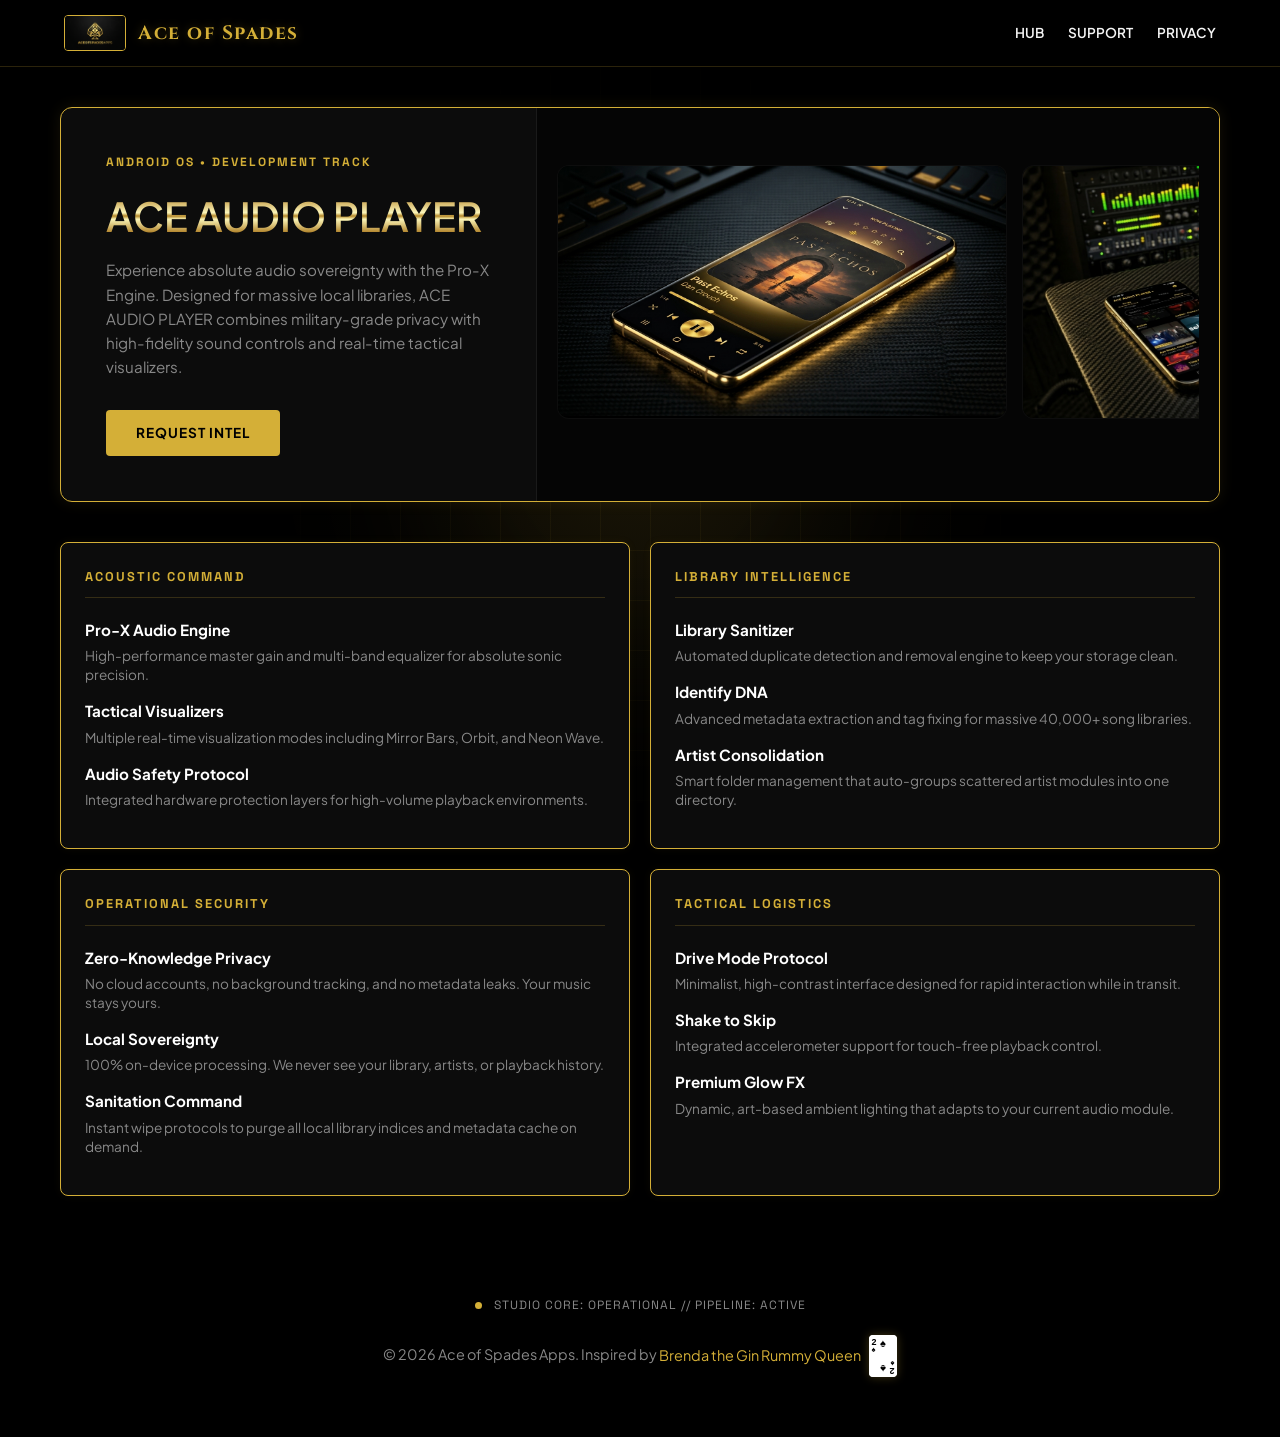
==== audioplayer.html @ ed435d5b "Add files via upload" ====
<!DOCTYPE html>
<html lang="en">
<head>
    <meta charset="UTF-8">
    <meta name="viewport" content="width=device-width, initial-scale=1.0">
    <meta name="description" content="ACE AUDIO PLAYER by Ace of Spades Apps. High-performance Pro-X audio engine for massive local music libraries.">
    <link rel="canonical" href="https://aceofspadesapps.com/audioplayer.html">
    <title>ACE AUDIO PLAYER - Ace of Spades Apps</title>
    <link rel="preconnect" href="https://fonts.googleapis.com">
    <link rel="preconnect" href="https://fonts.gstatic.com" crossorigin>
    <link href="https://fonts.googleapis.com/css2?family=Plus+Jakarta+Sans:wght@300;400;500;600;700&family=Space+Grotesk:wght@400;500;700&family=Cinzel:wght@700;900&display=swap" rel="stylesheet">
    <link rel="stylesheet" href="style.css">
    <link rel="icon" type="image/png" href="logo.png">
    <style>
        #loader {
            position: fixed;
            top: 0; left: 0; width: 100%; height: 100%;
            background: #000;
            display: flex;
            align-items: center;
            justify-content: center;
            z-index: 10000;
            transition: opacity 0.5s ease;
            font-family: 'Space Grotesk', sans-serif;
            color: var(--gold);
            letter-spacing: 2px;
            font-size: 0.8rem;
            text-transform: uppercase;
        }
        .matrix-grid { display: grid; grid-template-columns: repeat(2, 1fr); gap: 20px; margin-top: 40px; }
        .matrix-column { background: #0c0c0c; border: 1px solid var(--gold) !important; border-radius: 8px; padding: 24px; box-shadow: 0 0 10px rgba(212, 175, 55, 0.05); }
        .matrix-header { color: var(--gold); font-family: 'Space Grotesk', sans-serif; font-size: 0.8rem; font-weight: 700; letter-spacing: 2px; text-transform: uppercase; margin-bottom: 20px; border-bottom: 1px solid var(--gold-mute); padding-bottom: 10px; }
        .feature-item { margin-bottom: 15px; }
        .feature-item h4 { color: #fff; font-size: 0.95rem; margin-bottom: 4px; }
        .feature-item p { color: var(--text-muted); font-size: 0.85rem; line-height: 1.4; }
        @media (max-width: 768px) { .matrix-grid { grid-template-columns: 1fr; } }
    </style>
</head>
<body style="background:#000;">

    <header>
        <a href="index.html" class="logo-container">
            <img src="logo.png" alt="Logo" class="logo-img">
            <span class="brand-name">Ace of Spades</span>
        </a>
        <nav>
            <a href="index.html">Hub</a>
            <a href="support.html">Support</a>
            <a href="privacy.html">Privacy</a>
        </nav>
    </header>

    <main class="container">
        <div class="app-section-container">
            <div class="app-info-panel">
                <div class="tech-mono" style="color: var(--gold); font-size: 0.75rem; letter-spacing: 2px; font-weight: 700; text-transform: uppercase; margin-bottom: 12px;">Android OS • Development Track</div>
                <h2 class="metallic-gold" style="font-size: 2.5rem; font-weight: 600; margin: 0 0 10px 0;">ACE AUDIO PLAYER</h2>

                <p style="color: var(--text-muted); font-size: 0.95rem; line-height: 1.6; margin-bottom: 30px;">
                    Experience absolute audio sovereignty with the Pro-X Engine. Designed for massive local libraries, ACE AUDIO PLAYER combines military-grade privacy with high-fidelity sound controls and real-time tactical visualizers.
                </p>

                <div class="cta-container">
                    <a href="mailto:support@aceofspadesapps.com?subject=INTEL REQUEST: ACE AUDIO PLAYER" class="btn">Request Intel</a>
                </div>
            </div>

            <div class="showcase-panel">
                <div class="preview-slider-container">
                    <div class="slider-item item-wide"><img src="audio-photos/main.jpg" alt="Main Player"></div>
                    <div class="slider-item item-wide"><img src="audio-photos/albums.jpg" alt="Albums Grid"></div>
                    <div class="slider-item item-wide"><img src="audio-photos/settings.jpg" alt="Library Settings"></div>
                </div>
            </div>
        </div>

        <!-- Tactical Matrix -->
        <div class="matrix-grid">
            <div class="matrix-column">
                <div class="matrix-header">Acoustic Command</div>
                <div class="feature-item">
                    <h4>Pro-X Audio Engine</h4>
                    <p>High-performance master gain and multi-band equalizer for absolute sonic precision.</p>
                </div>
                <div class="feature-item">
                    <h4>Tactical Visualizers</h4>
                    <p>Multiple real-time visualization modes including Mirror Bars, Orbit, and Neon Wave.</p>
                </div>
                <div class="feature-item">
                    <h4>Audio Safety Protocol</h4>
                    <p>Integrated hardware protection layers for high-volume playback environments.</p>
                </div>
            </div>

            <div class="matrix-column">
                <div class="matrix-header">Library Intelligence</div>
                <div class="feature-item">
                    <h4>Library Sanitizer</h4>
                    <p>Automated duplicate detection and removal engine to keep your storage clean.</p>
                </div>
                <div class="feature-item">
                    <h4>Identify DNA</h4>
                    <p>Advanced metadata extraction and tag fixing for massive 40,000+ song libraries.</p>
                </div>
                <div class="feature-item">
                    <h4>Artist Consolidation</h4>
                    <p>Smart folder management that auto-groups scattered artist modules into one directory.</p>
                </div>
            </div>

            <div class="matrix-column">
                <div class="matrix-header">Operational Security</div>
                <div class="feature-item">
                    <h4>Zero-Knowledge Privacy</h4>
                    <p>No cloud accounts, no background tracking, and no metadata leaks. Your music stays yours.</p>
                </div>
                <div class="feature-item">
                    <h4>Local Sovereignty</h4>
                    <p>100% on-device processing. We never see your library, artists, or playback history.</p>
                </div>
                <div class="feature-item">
                    <h4>Sanitation Command</h4>
                    <p>Instant wipe protocols to purge all local library indices and metadata cache on demand.</p>
                </div>
            </div>

            <div class="matrix-column">
                <div class="matrix-header">Tactical Logistics</div>
                <div class="feature-item">
                    <h4>Drive Mode Protocol</h4>
                    <p>Minimalist, high-contrast interface designed for rapid interaction while in transit.</p>
                </div>
                <div class="feature-item">
                    <h4>Shake to Skip</h4>
                    <p>Integrated accelerometer support for touch-free playback control.</p>
                </div>
                <div class="feature-item">
                    <h4>Premium Glow FX</h4>
                    <p>Dynamic, art-based ambient lighting that adapts to your current audio module.</p>
                </div>
            </div>
        </div>
    </main>

    <!-- Footer -->
    <footer>
        <div class="tech-mono" style="font-size: 0.75rem; color: var(--text-muted); margin-bottom: 20px; letter-spacing: 1px;">
            <span class="pulse-dot"></span> STUDIO CORE: OPERATIONAL // PIPELINE: ACTIVE
        </div>

        <p>&copy; 2026 Ace of Spades Apps. Inspired by <span style="color: var(--gold); display: inline-flex; align-items: center; gap: 8px; vertical-align: middle;">
            Brenda the Gin Rummy Queen
            <svg width="28" height="42" viewBox="0 0 28 42" style="display: inline-block; vertical-align: middle; background: #ffffff !important; border-radius: 4px; box-shadow: 0 0 10px rgba(212, 175, 55, 0.3); color-scheme: light; forced-color-adjust: none;">
                <rect width="28" height="42" fill="#ffffff" rx="4" />
                <text x="2.5" y="9.5" font-family="'Helvetica Neue', Helvetica, Arial, sans-serif" font-size="9" font-weight="900" fill="#000000">2</text>
                <text x="2.5" y="16.5" font-family="'Helvetica Neue', Helvetica, Arial, sans-serif" font-size="7.5" fill="#000000">♠</text>
                <text x="14" y="11.5" font-family="'Helvetica Neue', Helvetica, Arial, sans-serif" font-size="11" fill="#000000" text-anchor="middle">♠</text>
                <text x="14" y="36.5" font-family="'Helvetica Neue', Helvetica, Arial, sans-serif" font-size="11" fill="#000000" text-anchor="middle" transform="rotate(180, 14, 33)">♠</text>
                <g transform="translate(28, 42) rotate(180)">
                    <text x="2.5" y="9.5" font-family="'Helvetica Neue', Helvetica, Arial, sans-serif" font-size="9" font-weight="900" fill="#000000">2</text>
                    <text x="2.5" y="16.5" font-family="'Helvetica Neue', Helvetica, Arial, sans-serif" font-size="7.5" fill="#000000">♠</text>
                </g>
            </svg>
        </span></p>
    </footer>

    <script>
        // PC UNLOCK: Convert Mouse Wheel to Horizontal Scroll
        const slider = document.querySelector('.preview-slider-container');
        if (slider) {
            slider.addEventListener('wheel', (e) => {
                if (e.deltaY !== 0) {
                    e.preventDefault();
                    slider.scrollLeft += e.deltaY;
                }
            }, { passive: false });
        }

        document.addEventListener('mousemove', (e) => {
            document.body.style.setProperty('--mouse-x', (e.clientX / window.innerWidth * 100) + '%');
            document.body.style.setProperty('--mouse-y', (e.clientY / window.innerHeight * 100) + '%');
        });
    </script>

</body>
</html>
---- style.css ----
/* FORCED ELITE GOLD SCROLLBARS - GLOBAL */
* {
    scrollbar-width: auto;
    scrollbar-color: #d4af37 #000000;
}

::-webkit-scrollbar {
    width: 14px !important;
    height: 14px !important;
    display: block !important;
}

::-webkit-scrollbar-track {
    background: #050505 !important;
    border: 1px solid #1a1a1a !important;
}

::-webkit-scrollbar-thumb {
    background: #d4af37 !important; /* THE MOVEABLE THING */
    background-color: #d4af37 !important;
    border-radius: 0px !important;
    border: 3px solid #000000 !important;
}

::-webkit-scrollbar-thumb:hover {
    background: #f3e5ab !important;
}

/* Import luxury fonts */
@import url('https://fonts.googleapis.com/css2?family=Cinzel:wght@600;700;900&family=Plus+Jakarta+Sans:wght@300;400;500;600;700&family=Space+Grotesk:wght@400;500;700&display=swap');

:root {
    --bg-dark: #000000;
    --card-bg: #0c0c0c;
    --gold: #d4af37;
    --gold-glow: #f3e5ab;
    --gold-dark: #aa7c11;
    --gold-mute: rgba(212, 175, 55, 0.2);
    --text-light: #f5f5f5;
    --text-muted: #888888;
    --border: #1a1a1a;
}

.tech-mono {
    font-family: 'Space Grotesk', sans-serif;
    text-transform: uppercase;
}

.pulse-dot {
    display: inline-block;
    width: 7px;
    height: 7px;
    background-color: var(--gold);
    border-radius: 50%;
    margin-right: 8px;
    vertical-align: middle;
    box-shadow: 0 0 0 0 rgba(212, 175, 55, 0.7);
    animation: pulse 2s infinite;
}

@keyframes pulse {
    0% { transform: scale(0.95); box-shadow: 0 0 0 0 rgba(212, 175, 55, 0.7); }
    70% { transform: scale(1); box-shadow: 0 0 0 6px rgba(212, 175, 55, 0); }
    100% { transform: scale(0.95); box-shadow: 0 0 0 0 rgba(212, 175, 55, 0); }
}

* {
    margin: 0;
    padding: 0;
    box-sizing: border-box;
}

body {
    background-color: var(--bg-dark);
    color: var(--text-light);
    line-height: 1.6;
    font-family: 'Plus Jakarta Sans', sans-serif;
    position: relative;
    overflow-x: hidden;
}

/* Tactical Scanner Background Logic */
body::after {
    content: '';
    position: fixed;
    top: 0;
    left: 0;
    width: 100%;
    height: 100%;
    background:
        radial-gradient(circle 400px at var(--mouse-x, 50%) var(--mouse-y, 50%), rgba(212, 175, 55, 0.12), transparent 100%),
        linear-gradient(to right, rgba(212, 175, 55, 0.05) 1px, transparent 1px),
        linear-gradient(to bottom, rgba(212, 175, 55, 0.05) 1px, transparent 1px);
    background-size: 100% 100%, 50px 50px, 50px 50px;

    -webkit-mask-image: radial-gradient(circle 400px at var(--mouse-x, 50%) var(--mouse-y, 50%), black 30%, transparent 100%);
    mask-image: radial-gradient(circle 400px at var(--mouse-x, 50%) var(--mouse-y, 50%), black 30%, transparent 100%);

    pointer-events: none;
    z-index: -1;
}

/* Header & Navigation */
header {
    background-color: rgba(0, 0, 0, 0.95);
    border-bottom: 1px solid var(--gold-mute);
    position: sticky;
    top: 0;
    z-index: 1000;
    padding: 15px 5%;
    display: flex;
    justify-content: space-between;
    align-items: center;
}

.logo-container {
    display: flex;
    align-items: center;
    gap: 12px;
    text-decoration: none;
}

.logo-img {
    height: 36px;
    width: auto;
    border-radius: 4px;
    border: 1px solid var(--gold);
}

/* Premium Metallic Gradient Class - Fixed for Wrapping */
.metallic-gold {
    background: linear-gradient(to bottom, #bf953f 22%, #fcf6ba 45%, #b38728 50%, #fbf5b7 55%, #aa771c 78%);
    -webkit-background-clip: text;
    -webkit-text-fill-color: transparent;
    background-clip: text;
    display: inline;
}

.brand-name {
    font-family: 'Cinzel', serif;
    color: var(--gold);
    font-size: 1.2rem;
    font-weight: 700;
    letter-spacing: 1.5px;
    text-shadow: 0 0 10px rgba(212, 175, 55, 0.3);
}

nav {
    display: flex;
    gap: 24px;
    align-items: center;
}

nav a {
    color: var(--text-light);
    text-decoration: none;
    font-weight: 600;
    font-size: 0.85rem;
    text-transform: uppercase;
    transition: color 0.3s;
    display: flex;
    align-items: center;
    gap: 5px;
}

nav a:hover, nav a.active { color: var(--gold); }
.nav-icon { display: none; width: 20px; height: 20px; }

/* Hero */
.hero {
    padding: 120px 20px;
    background: linear-gradient(rgba(0, 0, 0, 0.7), rgba(0, 0, 0, 0.7)), url('banner.png');
    background-size: cover;
    background-position: center;
    text-align: center;
}

.hero h1 {
    font-family: 'Cinzel', serif;
    font-size: 3.5rem;
    color: #fff;
    margin-bottom: 10px;
    text-shadow: 0 4px 20px rgba(0,0,0,0.9);
}
.hero p { color: var(--gold); letter-spacing: 3px; text-transform: uppercase; }

/* Layout */
.container { max-width: 1200px; margin: 40px auto; padding: 0 20px; }

.app-section-container {
    display: flex;
    flex-wrap: nowrap;
    background: var(--card-bg);
    border: 1px solid var(--gold) !important; /* Forced Gold */
    border-radius: 12px;
    overflow: hidden;
    margin-bottom: 40px;
    box-shadow: 0 0 15px rgba(212, 175, 55, 0.1);
}


.app-info-panel {
    flex: 1.2;
    padding: 45px;
    display: flex;
    flex-direction: column;
    justify-content: center;
    min-width: 450px;
}

.showcase-panel {
    flex: 2;
    background: #050505;
    padding: 20px;
    display: flex;
    align-items: center;
    justify-content: center;
    border-left: 1px solid var(--border);
    min-width: 0;
}

/* Slider with Snap */
.preview-slider-container {
    display: flex;
    gap: 15px;
    overflow-x: auto;
    width: 100%;
    padding-bottom: 25px;
    scroll-snap-type: x mandatory;
}

.slider-item {
    flex: 0 0 auto;
    width: 450px;
    border-radius: 12px;
    overflow: hidden;
    background: #000;
    scroll-snap-align: start;
    border: 1px solid rgba(255,255,255,0.05);
}

.item-wide { width: 450px; }
.item-tall { width: 250px; }
.slider-item img { width: 100%; height: auto; display: block; }

/* Gold Glass Manifesto Box */
.manifesto-box {
    margin-bottom: 60px; /* Increased spacing */
    padding: 30px;
    background: rgba(212, 175, 55, 0.04);
    border: 1px solid rgba(212, 175, 55, 0.15);
    border-radius: 12px;
    backdrop-filter: blur(5px);
    transition: all 0.3s ease;
}

.manifesto-box h3 {
    display: block;
    width: 100%;
    text-align: left;
    line-height: 1.3;
    margin-bottom: 20px;
}

.manifesto-box p {
    line-height: 1.8; /* Better readability */
    color: var(--text-muted);
}

.manifesto-box:hover {
    border-color: rgba(212, 175, 55, 0.4);
    transform: translateY(-5px);
    background: rgba(212, 175, 55, 0.06);
}


/* Elite Gold Buttons */
.btn {
    display: inline-block;
    background: var(--gold);
    color: #000 !important;
    padding: 12px 30px;
    font-weight: 700;
    text-decoration: none !important;
    border-radius: 4px;
    text-transform: uppercase;
    font-size: 0.85rem;
    letter-spacing: 1px;
    transition: all 0.3s ease;
}

.btn:hover {
    background: var(--gold-glow);
    box-shadow: 0 0 20px rgba(212, 175, 55, 0.4);
    transform: translateY(-2px);
}

/* Hub Tiles - Glassmorphism */
.hub-tile {
    background: rgba(12, 12, 12, 0.4);
    backdrop-filter: blur(12px);
    -webkit-backdrop-filter: blur(12px);
    border: 1px solid var(--gold) !important; /* Forced Gold */
    border-radius: 12px;
    overflow: hidden;
    display: flex;
    flex-direction: column;
    text-decoration: none;
    transition: all 0.3s ease;
    position: relative;
    color: inherit;
    box-shadow: 0 0 15px rgba(212, 175, 55, 0.05);
}


/* Tactical Email Link Style */
.email-link {
    color: var(--gold);
    font-weight: bold;
    text-decoration: none;
    word-break: break-all; /* Forces wrapping on mobile */
    font-size: 1.3rem;
    letter-spacing: 1px;
    transition: color 0.3s ease;
}

.email-link:hover {
    color: var(--gold-glow);
}

/* MOBILE FIXES */
@media (max-width: 768px) {
    header { padding: 12px 15px; }
    .nav-text { display: none; }
    .nav-icon { display: block; }
    nav { gap: 15px; }
    .brand-name { font-size: 0.9rem; letter-spacing: 0.5px; }

    /* Email Scale for Mobile */
    .email-link {
        font-size: 1rem !important;
    }


    /* Heading Scale Fix */
    h2 { font-size: 1.8rem !important; }
    .hero h1 { font-size: 2.2rem; }
    .hero p { font-size: 0.8rem; letter-spacing: 2px; }

    /* Container & Spacing Fix */
    main.container {
        padding-top: 50px !important; /* Added more space at the top */
        margin-top: 20px !important;
    }

    /* Box Visibility Fix for Mobile */
    .manifesto-box, .faq-item, .support-form-container {
        background: rgba(212, 175, 55, 0.04) !important; /* Reduced "Muddy" look */
        border: 1px solid rgba(212, 175, 55, 0.3) !important;
        padding: 0 !important; /* Reset padding to handle via internal content */
        margin-bottom: 30px !important; /* Better spacing */
    }

    /* Tighten Internal Spacing for Mobile Boxes */
    .manifesto-box { padding: 20px !important; }
    .faq-item summary { padding: 15px 20px !important; }
    .support-form-container { padding: 30px 20px !important; }



    .app-section-container {
        flex-direction: column;
    }

    .app-info-panel { padding: 25px; min-width: unset; }
    .app-info-panel h3 { font-size: 1.6rem !important; }

    .showcase-panel {
        border-left: none;
        border-bottom: 1px solid var(--gold); /* Switched to Gold for Mobile */
        padding: 10px;
        order: -1;
    }


    .slider-item {
        width: 85vw !important;
        max-height: 50vh;
    }
    .slider-item img {
        max-height: 50vh;
        object-fit: contain !important;
    }

    /* Prevent footer blowout */
    footer { padding: 40px 10px; }
    footer span { display: block; margin-top: 10px; }
}


footer {
    text-align: center;
    padding: 60px 20px;
    color: var(--text-muted);
    font-size: 0.9rem;
}
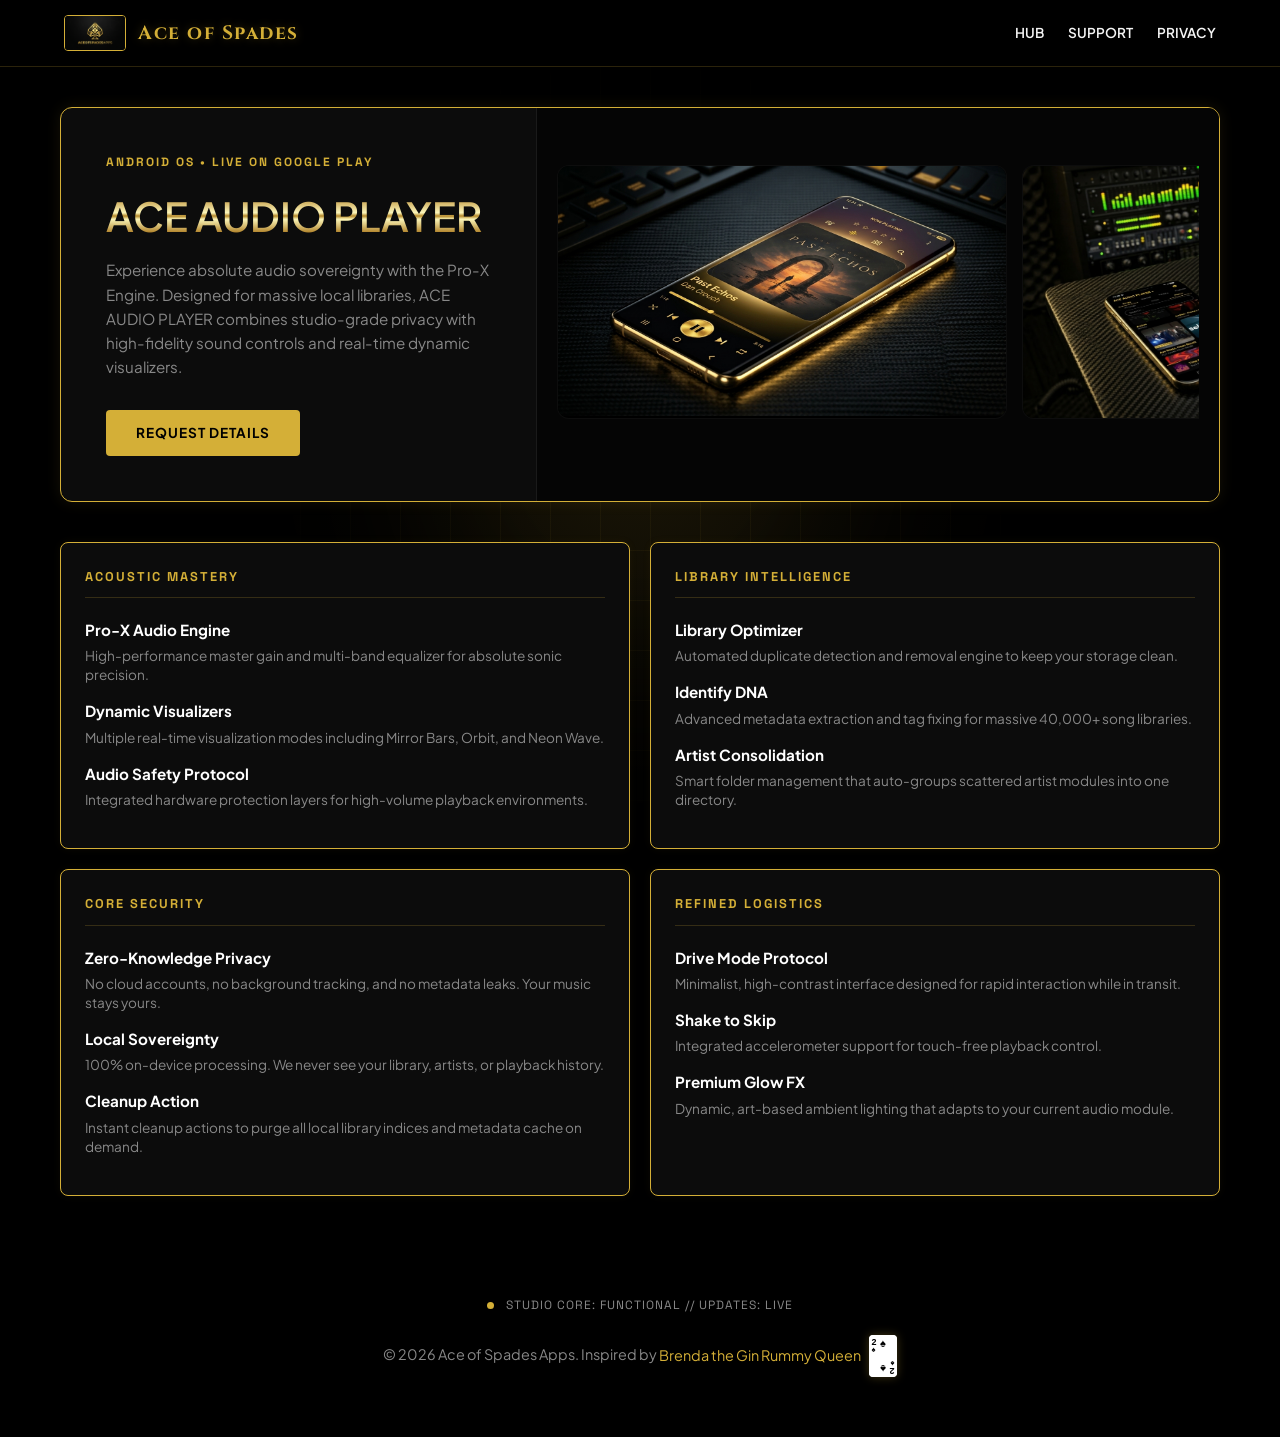
==== commit aaaa4443: "Add files via upload" ====
--- a/audioplayer.html
+++ b/audioplayer.html
@@ -53,15 +53,15 @@
     <main class="container">
         <div class="app-section-container">
             <div class="app-info-panel">
-                <div class="tech-mono" style="color: var(--gold); font-size: 0.75rem; letter-spacing: 2px; font-weight: 700; text-transform: uppercase; margin-bottom: 12px;">Android OS • Development Track</div>
+                <div class="tech-mono" style="color: var(--gold); font-size: 0.75rem; letter-spacing: 2px; font-weight: 700; text-transform: uppercase; margin-bottom: 12px;">Android OS • Live on Google Play</div>
                 <h2 class="metallic-gold" style="font-size: 2.5rem; font-weight: 600; margin: 0 0 10px 0;">ACE AUDIO PLAYER</h2>
 
                 <p style="color: var(--text-muted); font-size: 0.95rem; line-height: 1.6; margin-bottom: 30px;">
-                    Experience absolute audio sovereignty with the Pro-X Engine. Designed for massive local libraries, ACE AUDIO PLAYER combines military-grade privacy with high-fidelity sound controls and real-time tactical visualizers.
+                    Experience absolute audio sovereignty with the Pro-X Engine. Designed for massive local libraries, ACE AUDIO PLAYER combines studio-grade privacy with high-fidelity sound controls and real-time dynamic visualizers.
                 </p>
 
                 <div class="cta-container">
-                    <a href="mailto:support@aceofspadesapps.com?subject=INTEL REQUEST: ACE AUDIO PLAYER" class="btn">Request Intel</a>
+                    <a href="mailto:support@aceofspadesapps.com?subject=DETAILS REQUEST: ACE AUDIO PLAYER" class="btn">Request Details</a>
                 </div>
             </div>
 
@@ -74,16 +74,16 @@
             </div>
         </div>
 
-        <!-- Tactical Matrix -->
+        <!-- Studio Insights -->
         <div class="matrix-grid">
             <div class="matrix-column">
-                <div class="matrix-header">Acoustic Command</div>
+                <div class="matrix-header">Acoustic Mastery</div>
                 <div class="feature-item">
                     <h4>Pro-X Audio Engine</h4>
                     <p>High-performance master gain and multi-band equalizer for absolute sonic precision.</p>
                 </div>
                 <div class="feature-item">
-                    <h4>Tactical Visualizers</h4>
+                    <h4>Dynamic Visualizers</h4>
                     <p>Multiple real-time visualization modes including Mirror Bars, Orbit, and Neon Wave.</p>
                 </div>
                 <div class="feature-item">
@@ -95,7 +95,7 @@
             <div class="matrix-column">
                 <div class="matrix-header">Library Intelligence</div>
                 <div class="feature-item">
-                    <h4>Library Sanitizer</h4>
+                    <h4>Library Optimizer</h4>
                     <p>Automated duplicate detection and removal engine to keep your storage clean.</p>
                 </div>
                 <div class="feature-item">
@@ -109,7 +109,7 @@
             </div>
 
             <div class="matrix-column">
-                <div class="matrix-header">Operational Security</div>
+                <div class="matrix-header">Core Security</div>
                 <div class="feature-item">
                     <h4>Zero-Knowledge Privacy</h4>
                     <p>No cloud accounts, no background tracking, and no metadata leaks. Your music stays yours.</p>
@@ -119,13 +119,13 @@
                     <p>100% on-device processing. We never see your library, artists, or playback history.</p>
                 </div>
                 <div class="feature-item">
-                    <h4>Sanitation Command</h4>
-                    <p>Instant wipe protocols to purge all local library indices and metadata cache on demand.</p>
+                    <h4>Cleanup Action</h4>
+                    <p>Instant cleanup actions to purge all local library indices and metadata cache on demand.</p>
                 </div>
             </div>
 
             <div class="matrix-column">
-                <div class="matrix-header">Tactical Logistics</div>
+                <div class="matrix-header">Refined Logistics</div>
                 <div class="feature-item">
                     <h4>Drive Mode Protocol</h4>
                     <p>Minimalist, high-contrast interface designed for rapid interaction while in transit.</p>
@@ -145,7 +145,7 @@
     <!-- Footer -->
     <footer>
         <div class="tech-mono" style="font-size: 0.75rem; color: var(--text-muted); margin-bottom: 20px; letter-spacing: 1px;">
-            <span class="pulse-dot"></span> STUDIO CORE: OPERATIONAL // PIPELINE: ACTIVE
+            <span class="pulse-dot"></span> STUDIO CORE: FUNCTIONAL // UPDATES: LIVE
         </div>
 
         <p>&copy; 2026 Ace of Spades Apps. Inspired by <span style="color: var(--gold); display: inline-flex; align-items: center; gap: 8px; vertical-align: middle;">
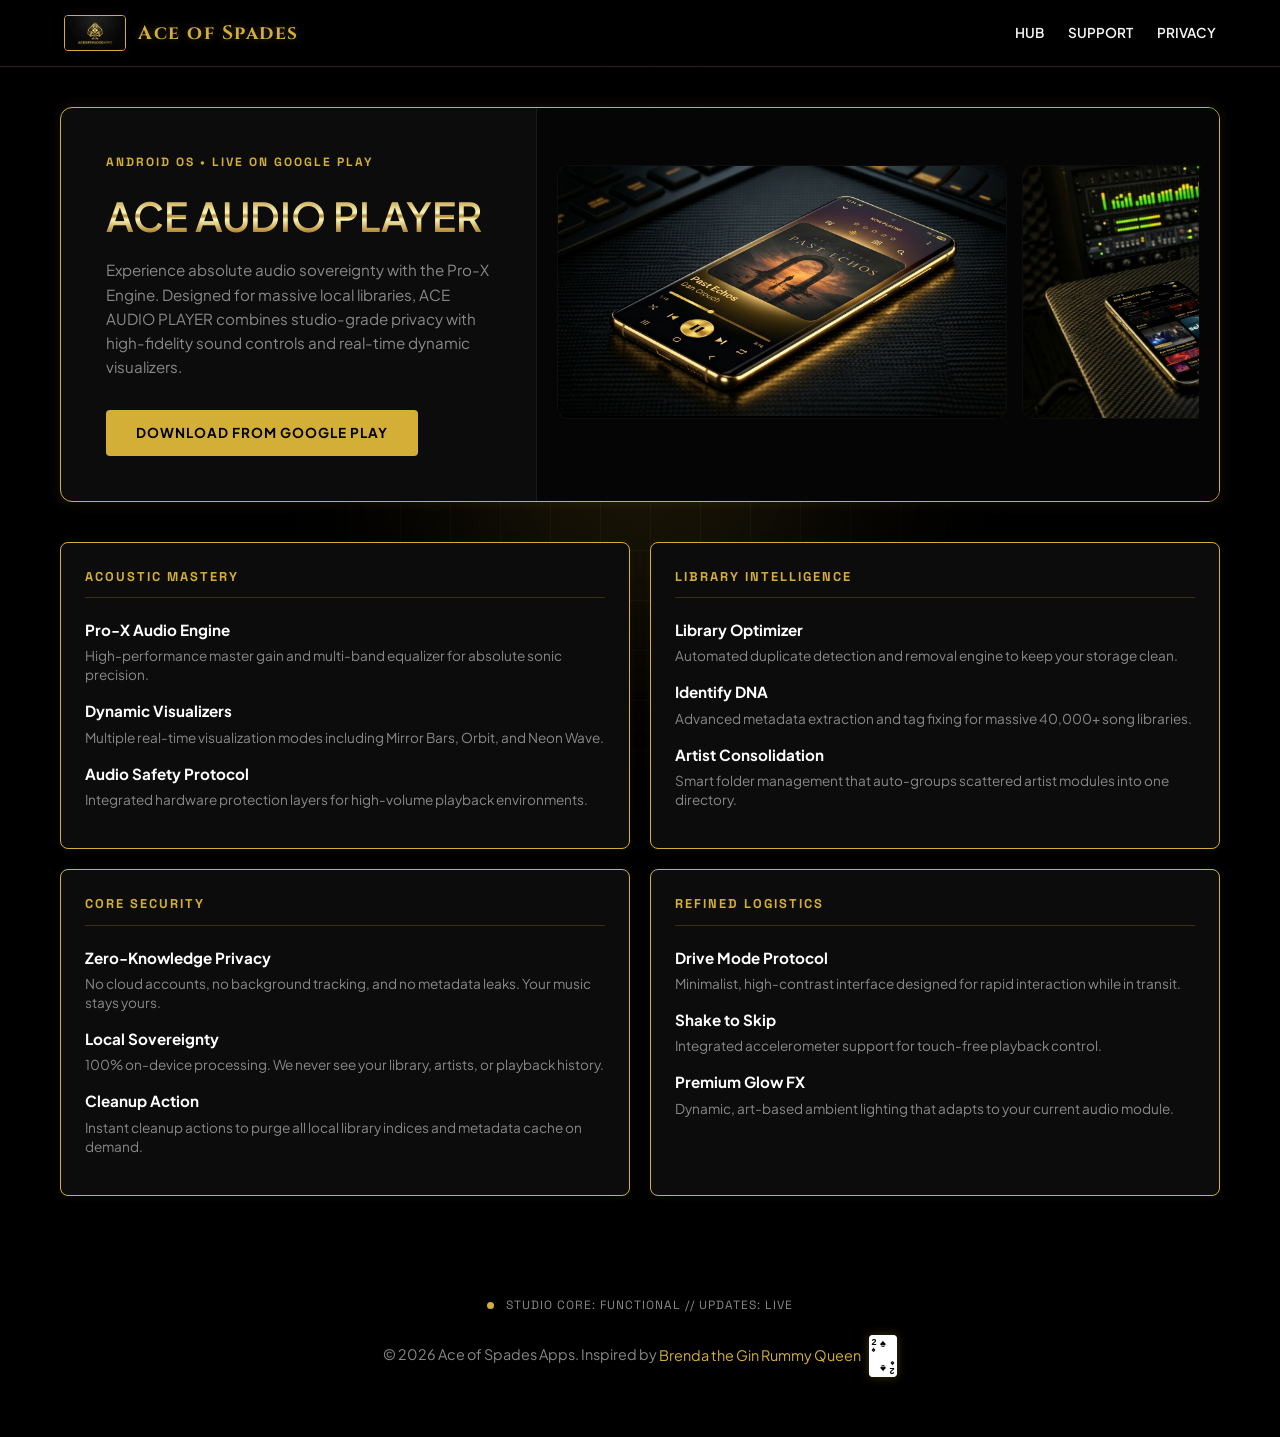
==== commit 6f09dfe9: "Add files via upload" ====
--- a/audioplayer.html
+++ b/audioplayer.html
@@ -61,7 +61,7 @@
                 </p>
 
                 <div class="cta-container">
-                    <a href="mailto:support@aceofspadesapps.com?subject=DETAILS REQUEST: ACE AUDIO PLAYER" class="btn">Request Details</a>
+                    <a href="https://play.google.com/store/apps/details?id=com.aceofspadesapps.aceaudioplayer" class="btn">DOWNLOAD FROM GOOGLE PLAY</a>
                 </div>
             </div>
 
